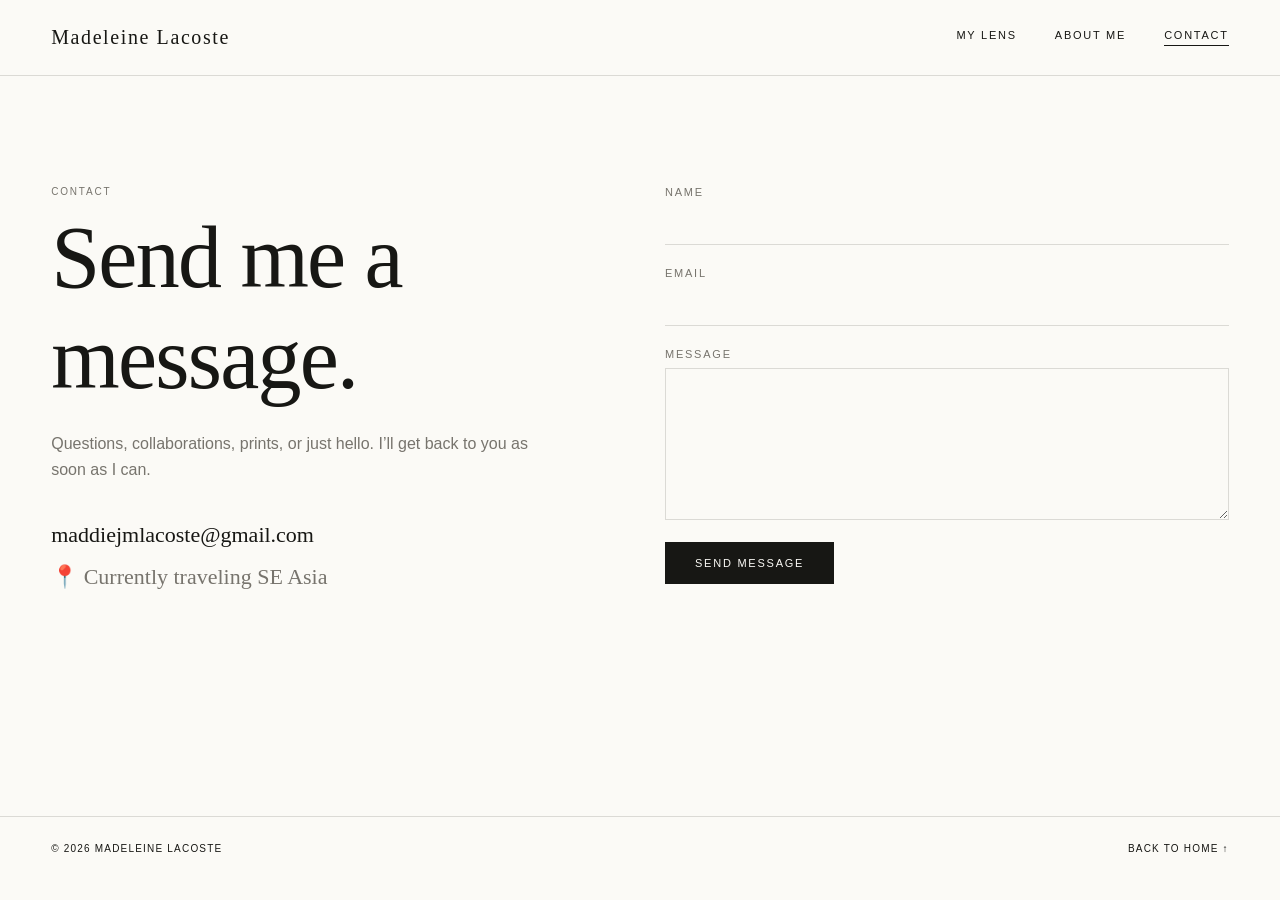
==== contact.html @ 55cc040c "Add contact page with message form; link Contact nav to it Co-Authored-By: Claude Opus 5.5 <noreply@" ====
<!doctype html><html lang="en"><head><meta charset="utf-8"><meta name="viewport" content="width=device-width,initial-scale=1"><title>Contact — Madeleine Lacoste</title><meta name="description" content="Get in touch with Madeleine Lacoste"><link rel="stylesheet" href="styles.css">
</head>
<body>

<header class="site-header solid"><a class="brand" href="index.html#top">Madeleine Lacoste</a><nav class="nav"><a href="index.html#work">My Lens</a><a href="index.html#about">About Me</a><a href="contact.html" aria-current="page">Contact</a></nav></header>

<main>
<!-- CONTACT FORM: messages are forwarded to the email in the form's action URL by FormSubmit (formsubmit.co) -->
<section class="contact contact-page"><div><div class="eyebrow">Contact</div>
<h2>Send me a message.</h2>
<p class="contact-intro">Questions, collaborations, prints, or just hello. I’ll get back to you as soon as I can.</p>
<div class="contact-details"><a href="mailto:maddiejmlacoste@gmail.com">maddiejmlacoste@gmail.com</a><p>&#128205; Currently traveling SE Asia</p></div></div>

<div><div id="sent" class="form-sent" hidden>Thank you, your message was sent. I’ll be in touch soon.</div>
<form id="contactForm" class="contact-form" action="https://formsubmit.co/maddiejmlacoste@gmail.com" method="POST">
<input type="hidden" name="_subject" value="New message from your photography site">
<input type="hidden" name="_template" value="table">
<input type="hidden" name="_next" value="https://madeleinelacoste.github.io/photography-portfolio/contact.html?sent=1">
<input type="text" name="_honey" class="honey" tabindex="-1" autocomplete="off" aria-hidden="true">
<label>Name<input type="text" name="name" autocomplete="name" required></label>
<label>Email<input type="email" name="email" autocomplete="email" required></label>
<label>Message<textarea name="message" rows="7" required></textarea></label>
<button type="submit">Send message</button>
</form></div>
</section>
</main>

<footer><span>© <span id="year"></span> Madeleine Lacoste</span><a href="index.html#top">Back to home ↑</a></footer>

<script>document.getElementById('year').textContent=new Date().getFullYear();if(new URLSearchParams(location.search).has('sent')){document.getElementById('sent').hidden=false;document.getElementById('contactForm').hidden=true}</script>
</body></html>
---- styles.css ----
:root {
    --bg: #fbfaf6;
    --ink: #171714;
    --muted: #77746d;
    --line: rgba(23, 23, 20, .14);
    --pad: clamp(18px, 4vw, 58px);
}

* {
    box-sizing: border-box;
}

html {
    scroll-behavior: smooth;
}

body {
    margin: 0;
    background: var(--bg);
    color: var(--ink);
    font-family: Arial, Helvetica, sans-serif;
    font-weight: 300;
}

a {
    color: inherit;
    text-decoration: none;
}

button {
    font: inherit;
}


/* HEADER */

.site-header {
    position: absolute;
    z-index: 20;
    top: 0;
    left: 0;
    width: 100%;
    display: flex;
    align-items: center;
    justify-content: space-between;
    padding: 26px var(--pad);
    color: #fff;
    text-shadow: 0 1px 12px rgba(0, 0, 0, .35);
}

.brand {
    font-family: Georgia, serif;
    font-size: 20px;
    letter-spacing: .08em;
}

.nav {
    display: flex;
    gap: clamp(14px, 3vw, 38px);
    font-size: 11px;
    text-transform: uppercase;
    letter-spacing: .16em;
}

.nav a {
    border-bottom: 1px solid transparent;
    padding-bottom: 4px;
}

.nav a:hover {
    border-color: currentColor;
}


/* HERO */

.hero {
    min-height: max(100svh, 139.42vw);
    position: relative;
    background-image: url("assets/hero.jpg");
    background-size: 100% auto;
    background-repeat: no-repeat;
    background-position: center top;
    background-color: #111;
    overflow: hidden;
}

.hero:after {
    content: "";
    position: absolute;
    inset: 0;
    background: linear-gradient(
        to bottom,
        rgba(0, 0, 0, .14),
        rgba(0, 0, 0, .01) 50%,
        rgba(0, 0, 0, .12)
    );
}

.hero-title {
    position: absolute;
    z-index: 2;
    left: 50%;
    top: 50%;
    transform: translate(-50%, -50%);
    width: min(72vw, 920px);
}

.hero-title img {
    width: 100%;
    display: block;
    filter: drop-shadow(0 2px 12px rgba(0, 0, 0, .15));
}

.scroll-cue {
    position: absolute;
    z-index: 2;
    left: var(--pad);
    bottom: 30px;
    color: #fff;
    font-size: 10px;
    letter-spacing: .18em;
    text-transform: uppercase;
}


/* WORK / GALLERY */

.work {
    padding: 80px var(--pad) 120px;
}

.section-intro {
    max-width: 700px;
    margin-bottom: 42px;
}

.eyebrow {
    text-transform: uppercase;
    letter-spacing: .18em;
    font-size: 10px;
    color: var(--muted);
}

.section-intro h1,
.about h2,
.contact h2 {
    font-family: Georgia, serif;
    font-weight: 400;
    letter-spacing: -.02em;
}

.section-intro h1 {
    font-size: clamp(34px, 5.6vw, 68px);
    line-height: 1;
    margin: 12px 0 0;
}

.gallery {
    display: flex;
    flex-direction: column;
    gap: 5px;
}

.gallery-row {
    display: grid;
    gap: 5px;
}

.landscape-row {
    grid-template-columns: repeat(3, minmax(0, 1fr));
}

.portrait-row {
    grid-template-columns: repeat(4, minmax(0, 1fr));
}

.photo-card {
    border: 0;
    padding: 0;
    background: #e9e5dc;
    overflow: hidden;
    cursor: zoom-in;
    width: 100%;
}

.landscape-row .photo-card {
    aspect-ratio: 3 / 2;
}

.portrait-row .photo-card {
    aspect-ratio: 2 / 3;
}

.photo-card img {
    width: 100%;
    height: 100%;
    display: block;
    object-fit: cover;
    transition: transform .45s ease, filter .35s ease;
}

.photo-card:hover img {
    transform: scale(1.018);
    filter: saturate(1.03);
}


/* ABOUT */

.about {
    border-top: 1px solid var(--line);
    border-bottom: 1px solid var(--line);
    display: grid;
    grid-template-columns: 1.1fr .9fr;
    gap: clamp(40px, 8vw, 120px);
    padding: 110px var(--pad);
    align-items: center;
}

.about-copy {
    max-width: 650px;
}

.about h2 {
    font-size: clamp(44px, 7vw, 82px);
    line-height: .98;
    margin: 10px 0 26px;
}

.about p {
    font-size: 15px;
    line-height: 1.8;
    color: #494741;
}

/* Portrait */

.about-photo {
    width: min(100%, 420px);
    justify-self: center;
}

.about-photo img {
    width: 100%;
    height: auto;
    display: block;
}


/* CONTACT */

.contact {
    padding: 110px var(--pad) 130px;
    display: grid;
    grid-template-columns: 1fr 1fr;
    gap: 50px;
}

.contact h2 {
    font-size: clamp(48px, 7vw, 88px);
    margin: 10px 0 0;
}

.contact-details {
    display: flex;
    flex-direction: column;
    gap: 16px;
    justify-content: end;
    font-family: Georgia, serif;
    font-size: clamp(22px, 3vw, 34px);
}

.contact-details p {
    margin: 0;
    color: var(--muted);
}


/* FOOTER */

footer {
    padding: 26px var(--pad);
    border-top: 1px solid var(--line);
    display: flex;
    justify-content: space-between;
    font-size: 10px;
    text-transform: uppercase;
    letter-spacing: .12em;
}


/* LIGHTBOX */

.lightbox {
    position: fixed;
    z-index: 100;
    inset: 0;
    background: rgba(9, 9, 8, .94);
    display: none;
    align-items: center;
    justify-content: center;
    padding: 4vw;
}

.lightbox.open {
    display: flex;
}

.lightbox img {
    max-width: 92vw;
    max-height: 90vh;
    object-fit: contain;
}

.lightbox-close {
    position: fixed;
    top: 18px;
    right: 25px;
    border: 0;
    background: transparent;
    color: #fff;
    font-size: 38px;
    font-weight: 200;
    cursor: pointer;
}

.lightbox-caption {
    position: fixed;
    left: 24px;
    bottom: 20px;
    color: rgba(255, 255, 255, .75);
    font-size: 10px;
    letter-spacing: .08em;
}

.count {
    margin-top: 14px;
    color: var(--muted);
    font-size: 11px;
    letter-spacing: .12em;
    text-transform: uppercase;
}


/* TABLET */

/* CONTACT PAGE */

.site-header.solid {
    position: static;
    color: var(--ink);
    text-shadow: none;
    border-bottom: 1px solid var(--line);
}

.nav a[aria-current="page"] {
    border-color: currentColor;
}

.contact-page {
    min-height: calc(100svh - 160px);
    align-items: start;
}

.contact-intro {
    color: var(--muted);
    font-size: 16px;
    line-height: 1.6;
    max-width: 30em;
    margin: 22px 0 40px;
}

.contact-page .contact-details {
    font-size: clamp(18px, 2vw, 22px);
}

.contact-form {
    display: flex;
    flex-direction: column;
    gap: 22px;
}

.contact-form label {
    display: flex;
    flex-direction: column;
    gap: 8px;
    font-size: 11px;
    text-transform: uppercase;
    letter-spacing: .16em;
    color: var(--muted);
}

.contact-form input,
.contact-form textarea {
    font: inherit;
    font-size: 16px;
    color: var(--ink);
    background: transparent;
    border: 0;
    border-bottom: 1px solid var(--line);
    padding: 10px 0;
    text-transform: none;
    letter-spacing: normal;
    border-radius: 0;
}

.contact-form textarea {
    resize: vertical;
    border: 1px solid var(--line);
    padding: 12px;
}

.contact-form input:focus,
.contact-form textarea:focus {
    outline: none;
    border-color: var(--ink);
}

.contact-form button {
    align-self: flex-start;
    background: var(--ink);
    color: var(--bg);
    border: 0;
    padding: 15px 30px;
    font-size: 11px;
    text-transform: uppercase;
    letter-spacing: .16em;
    cursor: pointer;
}

.contact-form button:hover {
    opacity: .85;
}

.contact-form .honey {
    display: none;
}

.form-sent {
    font-family: Georgia, serif;
    font-size: clamp(22px, 3vw, 30px);
    line-height: 1.4;
}

.contact-link {
    font-family: Arial, Helvetica, sans-serif;
    font-size: 11px;
    text-transform: uppercase;
    letter-spacing: .16em;
    border-bottom: 1px solid currentColor;
    align-self: flex-start;
    padding-bottom: 4px;
    margin-top: 8px;
}


@media (max-width: 950px) {

    .landscape-row {
        grid-template-columns: repeat(3, 1fr);
    }

    .portrait-row {
        grid-template-columns: repeat(4, 1fr);
    }

    .about {
        grid-template-columns: 1fr;
    }

    .about-photo {
        width: min(100%, 420px);
    }
}


/* MOBILE */

@media (max-width: 620px) {

    .site-header {
        padding-top: 20px;
    }

    .brand {
        font-size: 17px;
    }

    .nav {
        gap: 12px;
        font-size: 9px;
    }

    .hero {
        min-height: 82svh;
    }

    .hero-title {
        width: 88vw;
    }

    .work {
        padding-top: 60px;
    }

    .gallery {
        gap: 3px;
    }

    .gallery-row {
        gap: 3px;
    }

    .landscape-row {
        grid-template-columns: 1fr;
    }

    .portrait-row {
        grid-template-columns: 1fr 1fr;
    }

    .contact {
        grid-template-columns: 1fr;
    }

    .about {
        padding-top: 80px;
        padding-bottom: 80px;
    }

    .about-photo {
        width: min(100%, 360px);
    }
}
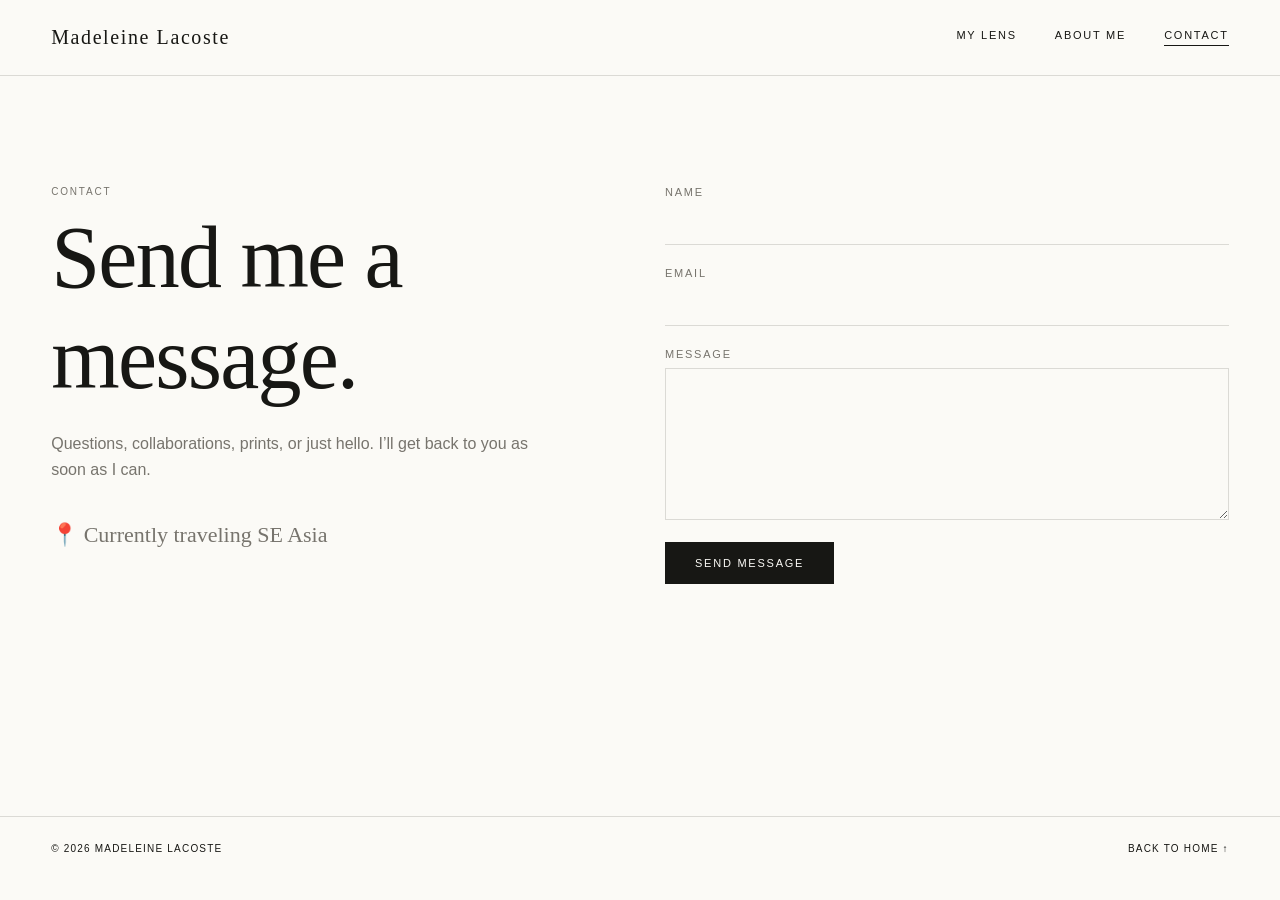
==== commit d6129583: "Remove email address from contact page Co-Authored-By: Claude Opus 5.5 <noreply@anthropic.com>" ====
--- a/contact.html
+++ b/contact.html
@@ -5,27 +5,44 @@
 <header class="site-header solid"><a class="brand" href="index.html#top">Madeleine Lacoste</a><nav class="nav"><a href="index.html#work">My Lens</a><a href="index.html#about">About Me</a><a href="contact.html" aria-current="page">Contact</a></nav></header>
 
 <main>
-<!-- CONTACT FORM: messages are forwarded to the email in the form's action URL by FormSubmit (formsubmit.co) -->
+<!-- CONTACT FORM: messages are forwarded to maddiejmlacoste@gmail.com by Web3Forms (web3forms.com). The access_key below is public by design. -->
 <section class="contact contact-page"><div><div class="eyebrow">Contact</div>
 <h2>Send me a message.</h2>
 <p class="contact-intro">Questions, collaborations, prints, or just hello. I’ll get back to you as soon as I can.</p>
-<div class="contact-details"><a href="mailto:maddiejmlacoste@gmail.com">maddiejmlacoste@gmail.com</a><p>&#128205; Currently traveling SE Asia</p></div></div>
+<div class="contact-details"><p>&#128205; Currently traveling SE Asia</p></div></div>
 
 <div><div id="sent" class="form-sent" hidden>Thank you, your message was sent. I’ll be in touch soon.</div>
-<form id="contactForm" class="contact-form" action="https://formsubmit.co/maddiejmlacoste@gmail.com" method="POST">
-<input type="hidden" name="_subject" value="New message from your photography site">
-<input type="hidden" name="_template" value="table">
-<input type="hidden" name="_next" value="https://madeleinelacoste.github.io/photography-portfolio/contact.html?sent=1">
-<input type="text" name="_honey" class="honey" tabindex="-1" autocomplete="off" aria-hidden="true">
+<form id="contactForm" class="contact-form" action="https://api.web3forms.com/submit" method="POST">
+<input type="hidden" name="access_key" value="65a1e4ca-465b-47b4-bd15-6af3eb4772a2">
+<input type="hidden" name="subject" value="New message from your photography site">
+<input type="hidden" name="from_name" value="Photography portfolio">
+<input type="checkbox" name="botcheck" class="honey" tabindex="-1" autocomplete="off" aria-hidden="true">
 <label>Name<input type="text" name="name" autocomplete="name" required></label>
 <label>Email<input type="email" name="email" autocomplete="email" required></label>
 <label>Message<textarea name="message" rows="7" required></textarea></label>
 <button type="submit">Send message</button>
+<p id="formError" class="form-error" hidden>Sorry, something went wrong. Please try again in a moment.</p>
 </form></div>
 </section>
 </main>
 
 <footer><span>© <span id="year"></span> Madeleine Lacoste</span><a href="index.html#top">Back to home ↑</a></footer>
 
-<script>document.getElementById('year').textContent=new Date().getFullYear();if(new URLSearchParams(location.search).has('sent')){document.getElementById('sent').hidden=false;document.getElementById('contactForm').hidden=true}</script>
+<script>
+document.getElementById('year').textContent=new Date().getFullYear();
+const form=document.getElementById('contactForm');
+form.addEventListener('submit',async e=>{
+  e.preventDefault();
+  const btn=form.querySelector('button'),err=document.getElementById('formError');
+  btn.disabled=true;btn.textContent='Sending…';err.hidden=true;
+  try{
+    const res=await fetch(form.action,{method:'POST',headers:{'Accept':'application/json'},body:new FormData(form)});
+    const data=await res.json();
+    if(!data.success)throw new Error(data.message);
+    form.hidden=true;document.getElementById('sent').hidden=false;
+  }catch(_){
+    err.hidden=false;btn.disabled=false;btn.textContent='Send message';
+  }
+});
+</script>
 </body></html>
--- a/styles.css
+++ b/styles.css
@@ -437,6 +437,18 @@
     display: none;
 }
 
+.form-error {
+    margin: 0;
+    color: #a3352b;
+    font-size: 14px;
+    line-height: 1.5;
+}
+
+.contact-form button:disabled {
+    opacity: .5;
+    cursor: default;
+}
+
 .form-sent {
     font-family: Georgia, serif;
     font-size: clamp(22px, 3vw, 30px);
